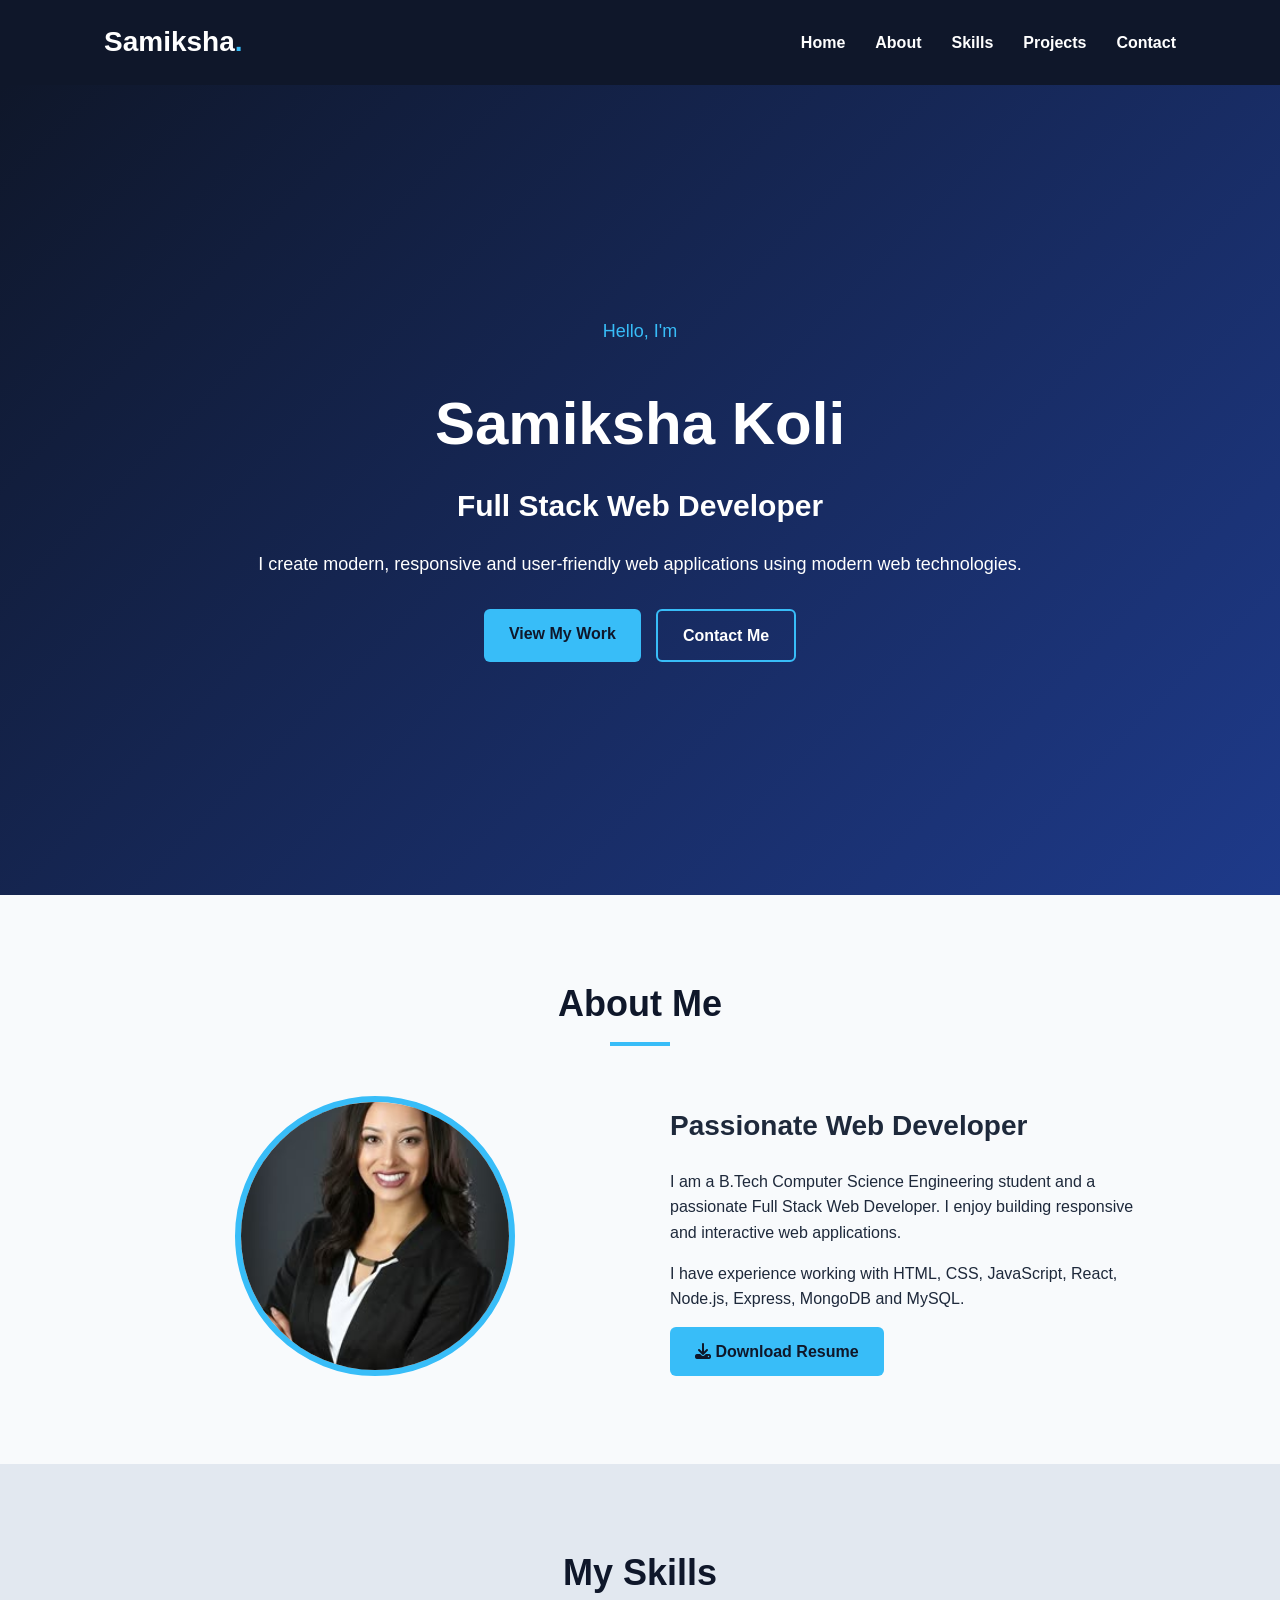
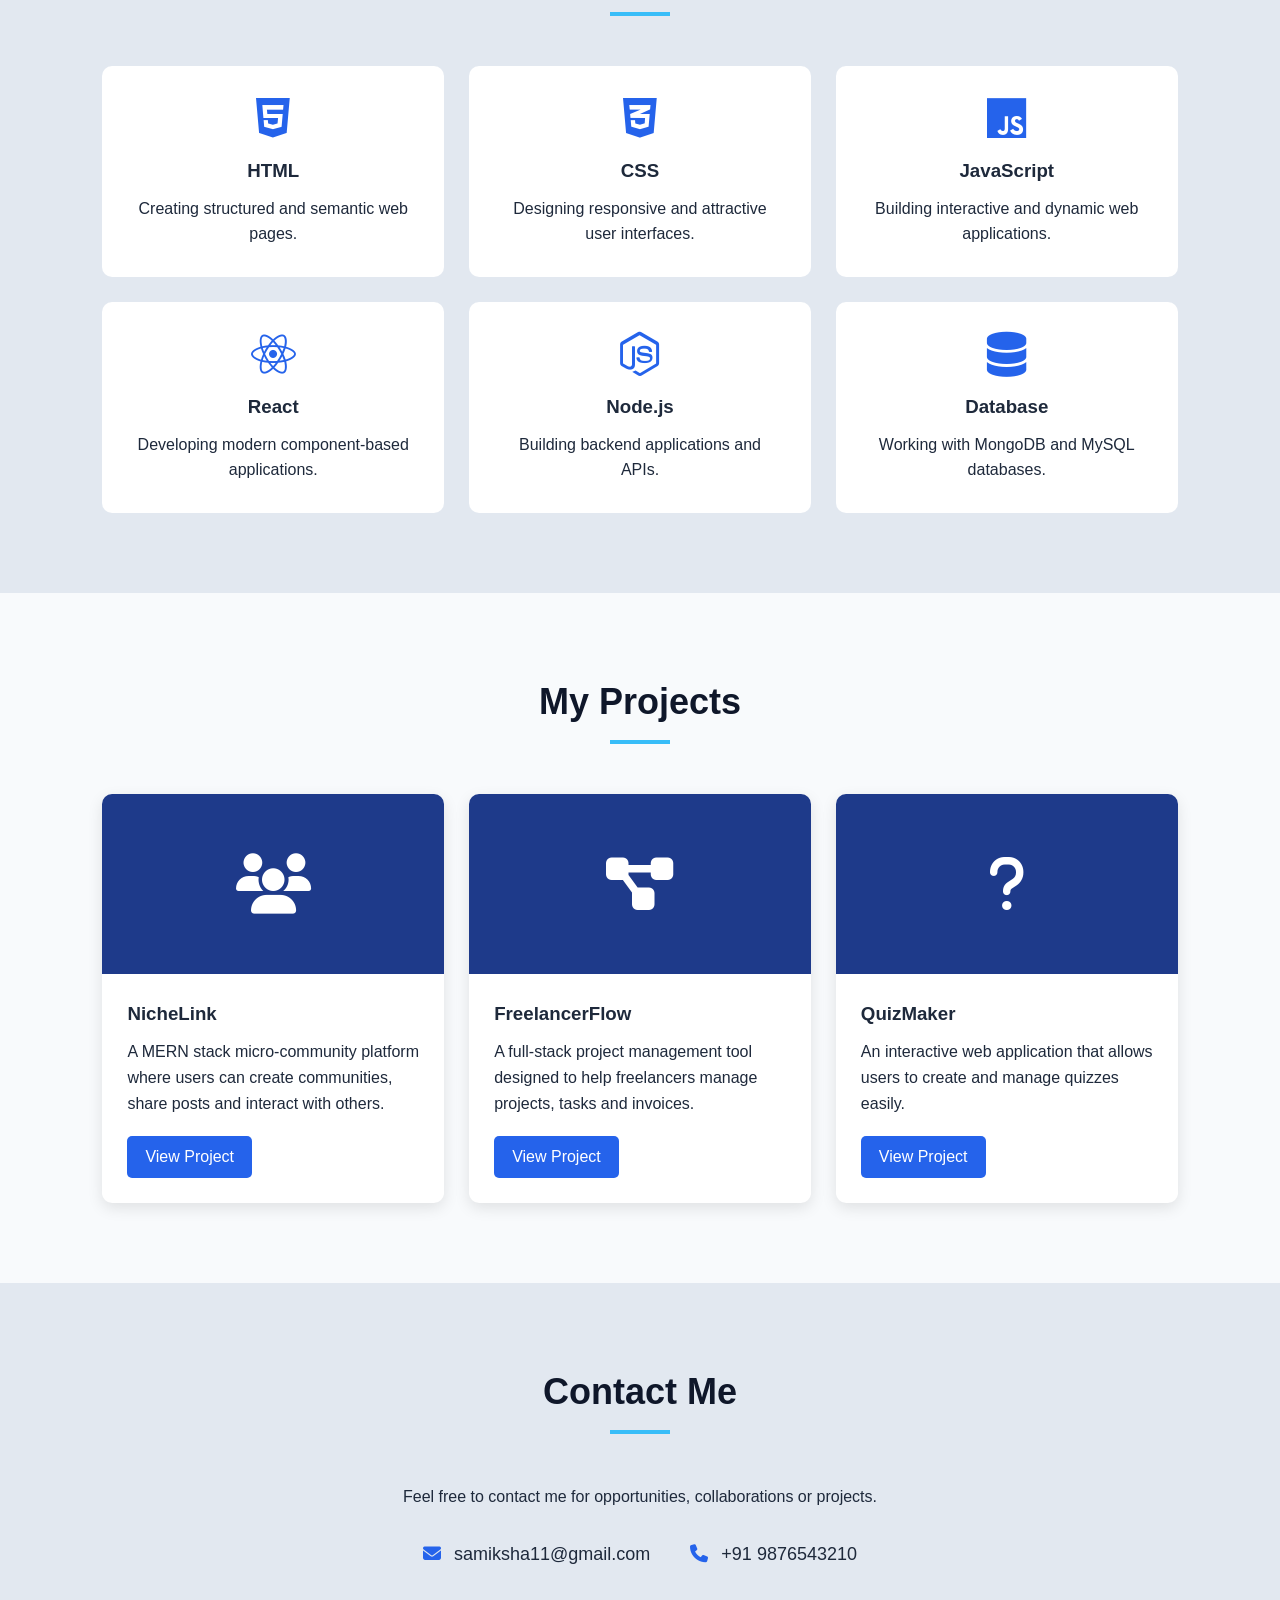
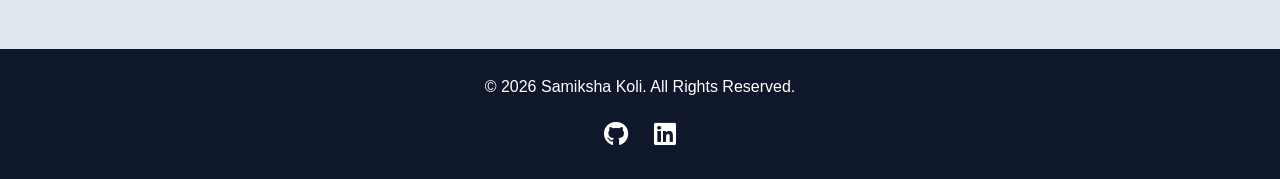
==== index.html @ 1b4f6661 "Add files via upload" ====
<!DOCTYPE html>
<html lang="en">
<head>
    <meta charset="UTF-8">
    <meta name="viewport" content="width=device-width, initial-scale=1.0">

    <title>Samiksha Koli | Web Developer</title>

    <link rel="stylesheet" href="style.css">

    <link rel="stylesheet"
        href="https://cdnjs.cloudflare.com/ajax/libs/font-awesome/6.5.1/css/all.min.css">
</head>

<body>

    
    <header>
        <nav class="navbar">

            <h2 class="logo">Samiksha<span>.</span></h2>

            <ul class="nav-links">
                <li><a href="#home">Home</a></li>
                <li><a href="#about">About</a></li>
                <li><a href="#skills">Skills</a></li>
                <li><a href="#projects">Projects</a></li>
                <li><a href="#contact">Contact</a></li>
            </ul>

        </nav>
    </header>



    <section id="home" class="hero">

        <div class="hero-content">

            <p class="intro">Hello, I'm</p>

            <h1>Samiksha Koli</h1>

            <h2>Full Stack Web Developer</h2>

            <p>
                I create modern, responsive and user-friendly web applications
                using modern web technologies.
            </p>

            <div class="hero-buttons">
                <a href="#projects" class="btn">View My Work</a>

                <a href="#contact" class="btn secondary-btn">
                    Contact Me
                </a>
            </div>

        </div>

    </section>



    <section id="about" class="about section">

        <h2 class="section-title">About Me</h2>

        <div class="about-container">

            <div class="about-image">
                <img src="image.jpg" alt="Samiksha Koli">
            </div>

            <div class="about-text">

                <h3>Passionate Web Developer</h3>

                <p>
                    I am a B.Tech Computer Science Engineering student and a
                    passionate Full Stack Web Developer. I enjoy building
                    responsive and interactive web applications.
                </p>

                <p>
                    I have experience working with HTML, CSS, JavaScript,
                    React, Node.js, Express, MongoDB and MySQL.
                </p>

                <a href="resume.pdf"
                   download
                   class="btn">
                    <i class="fa-solid fa-download"></i>
                    Download Resume
                </a>

            </div>

        </div>

    </section>


   
    <section id="skills" class="skills section">

        <h2 class="section-title">My Skills</h2>

        <div class="skills-container">

            <div class="skill-card">
                <i class="fa-brands fa-html5"></i>
                <h3>HTML</h3>
                <p>Creating structured and semantic web pages.</p>
            </div>

            <div class="skill-card">
                <i class="fa-brands fa-css3-alt"></i>
                <h3>CSS</h3>
                <p>Designing responsive and attractive user interfaces.</p>
            </div>

            <div class="skill-card">
                <i class="fa-brands fa-js"></i>
                <h3>JavaScript</h3>
                <p>Building interactive and dynamic web applications.</p>
            </div>

            <div class="skill-card">
                <i class="fa-brands fa-react"></i>
                <h3>React</h3>
                <p>Developing modern component-based applications.</p>
            </div>

            <div class="skill-card">
                <i class="fa-brands fa-node-js"></i>
                <h3>Node.js</h3>
                <p>Building backend applications and APIs.</p>
            </div>

            <div class="skill-card">
                <i class="fa-solid fa-database"></i>
                <h3>Database</h3>
                <p>Working with MongoDB and MySQL databases.</p>
            </div>

        </div>

    </section>


    <section id="projects" class="projects section">

        <h2 class="section-title">My Projects</h2>

        <div class="projects-container">

            <div class="project-card">

                <div class="project-image">
                    <i class="fa-solid fa-users"></i>
                </div>

                <div class="project-content">

                    <h3>NicheLink</h3>

                    <p>
                        A MERN stack micro-community platform where users can
                        create communities, share posts and interact with others.
                    </p>

                    <a href="#" class="project-btn">
                        View Project
                    </a>

                </div>

            </div>


            <div class="project-card">

                <div class="project-image">
                    <i class="fa-solid fa-diagram-project"></i>
                </div>

                <div class="project-content">

                    <h3>FreelancerFlow</h3>

                    <p>
                        A full-stack project management tool designed to help
                        freelancers manage projects, tasks and invoices.
                    </p>

                    <a href="#" class="project-btn">
                        View Project
                    </a>

                </div>

            </div>


            <div class="project-card">

                <div class="project-image">
                    <i class="fa-solid fa-question"></i>
                </div>

                <div class="project-content">

                    <h3>QuizMaker</h3>

                    <p>
                        An interactive web application that allows users to
                        create and manage quizzes easily.
                    </p>

                    <a href="#" class="project-btn">
                        View Project
                    </a>

                </div>

            </div>

        </div>

    </section>


  
    <section id="contact" class="contact section">

        <h2 class="section-title">Contact Me</h2>

        <p class="contact-text">
            Feel free to contact me for opportunities, collaborations or projects.
        </p>

        <div class="contact-container">

            <a href="mailto:your-email@gmail.com">
                <i class="fa-solid fa-envelope"></i>
                samiksha11@gmail.com
            </a>

            <a href="tel:+919876543210">
                <i class="fa-solid fa-phone"></i>
                +91 9876543210
            </a>

        </div>

    </section>


  
    <footer>

        <p>
            © 2026 Samiksha Koli. All Rights Reserved.
        </p>

        <div class="social-links">

            <a href="#">
                <i class="fa-brands fa-github"></i>
            </a>

            <a href="#">
                <i class="fa-brands fa-linkedin"></i>
            </a>

        </div>

    </footer>


    <script src="script.js"></script>

</body>
</html>
---- style.css ----
* {
    margin: 0;
    padding: 0;
    box-sizing: border-box;
    scroll-behavior: smooth;
}

body {
    font-family: Arial, sans-serif;
    line-height: 1.6;
    color: #1e293b;
    background: #f8fafc;
}

a {
    text-decoration: none;
}

ul {
    list-style: none;
}




header {
    background: #0f172a;
    position: sticky;
    top: 0;
    z-index: 1000;
}

.navbar {
    max-width: 1200px;
    margin: auto;
    padding: 20px 5%;
    display: flex;
    justify-content: space-between;
    align-items: center;
}

.logo {
    color: white;
    font-size: 28px;
}

.logo span {
    color: #38bdf8;
}

.nav-links {
    display: flex;
    gap: 30px;
}

.nav-links a {
    color: white;
    font-weight: bold;
    transition: 0.3s;
}

.nav-links a:hover {
    color: #38bdf8;
}



.hero {
    min-height: 90vh;
    display: flex;
    justify-content: center;
    align-items: center;
    text-align: center;
    padding: 80px 20px;
    background: linear-gradient(135deg, #0f172a, #1e3a8a);
    color: white;
}

.hero-content {
    max-width: 800px;
}

.intro {
    font-size: 22px;
    color: #38bdf8;
}

.hero h1 {
    font-size: 60px;
    margin: 10px 0;
}

.hero h2 {
    font-size: 30px;
    margin-bottom: 20px;
}

.hero p {
    font-size: 18px;
    margin-bottom: 30px;
}

.hero-buttons {
    display: flex;
    justify-content: center;
    gap: 15px;
}

.btn {
    display: inline-block;
    padding: 12px 25px;
    background: #38bdf8;
    color: #0f172a;
    border-radius: 6px;
    font-weight: bold;
    transition: 0.3s;
}

.btn:hover {
    transform: translateY(-3px);
    background: white;
}

.secondary-btn {
    background: transparent;
    color: white;
    border: 2px solid #38bdf8;
}




.section {
    padding: 80px 8%;
}

.section-title {
    text-align: center;
    font-size: 36px;
    margin-bottom: 50px;
    color: #0f172a;
}

.section-title::after {
    content: "";
    display: block;
    width: 60px;
    height: 4px;
    background: #38bdf8;
    margin: 10px auto;
}



.about-container {
    max-width: 1000px;
    margin: auto;
    display: flex;
    align-items: center;
    gap: 60px;
}

.about-image {
    flex: 1;
    text-align: center;
}

.about-image img {
    width: 280px;
    height: 280px;
    object-fit: cover;
    border-radius: 50%;
    border: 6px solid #38bdf8;
}

.about-text {
    flex: 1;
}

.about-text h3 {
    font-size: 28px;
    margin-bottom: 20px;
}

.about-text p {
    margin-bottom: 15px;
}


.skills {
    background: #e2e8f0;
}

.skills-container {
    max-width: 1100px;
    margin: auto;
    display: grid;
    grid-template-columns: repeat(3, 1fr);
    gap: 25px;
}

.skill-card {
    background: white;
    padding: 30px;
    text-align: center;
    border-radius: 10px;
    transition: 0.3s;
}

.skill-card:hover {
    transform: translateY(-8px);
}

.skill-card i {
    font-size: 45px;
    color: #2563eb;
    margin-bottom: 15px;
}

.skill-card h3 {
    margin-bottom: 10px;
}




.projects-container {
    max-width: 1100px;
    margin: auto;
    display: grid;
    grid-template-columns: repeat(3, 1fr);
    gap: 25px;
}

.project-card {
    background: white;
    border-radius: 10px;
    overflow: hidden;
    box-shadow: 0 5px 15px rgba(0, 0, 0, 0.1);
    transition: 0.3s;
}

.project-card:hover {
    transform: translateY(-8px);
}

.project-image {
    height: 180px;
    background: #1e3a8a;
    color: white;
    display: flex;
    justify-content: center;
    align-items: center;
}

.project-image i {
    font-size: 60px;
}

.project-content {
    padding: 25px;
}

.project-content h3 {
    margin-bottom: 10px;
}

.project-content p {
    margin-bottom: 20px;
}

.project-btn {
    display: inline-block;
    padding: 8px 18px;
    background: #2563eb;
    color: white;
    border-radius: 5px;
}


.contact {
    background: #e2e8f0;
    text-align: center;
}

.contact-text {
    margin-bottom: 30px;
}

.contact-container {
    display: flex;
    justify-content: center;
    gap: 40px;
    flex-wrap: wrap;
}

.contact-container a {
    color: #1e293b;
    font-size: 18px;
}

.contact-container i {
    color: #2563eb;
    margin-right: 8px;
}



footer {
    background: #0f172a;
    color: white;
    text-align: center;
    padding: 25px;
}

.social-links {
    margin-top: 15px;
}

.social-links a {
    color: white;
    font-size: 25px;
    margin: 0 10px;
}

.social-links a:hover {
    color: #38bdf8;
}




@media (max-width: 768px) {

    .navbar {
        flex-direction: column;
        gap: 15px;
    }

    .nav-links {
        gap: 15px;
        flex-wrap: wrap;
        justify-content: center;
    }

    .hero h1 {
        font-size: 42px;
    }

    .hero h2 {
        font-size: 24px;
    }

    .about-container {
        flex-direction: column;
        text-align: center;
    }

    .skills-container {
        grid-template-columns: 1fr;
    }

    .projects-container {
        grid-template-columns: 1fr;
    }

    .hero-buttons {
        flex-direction: column;
        align-items: center;
    }

}
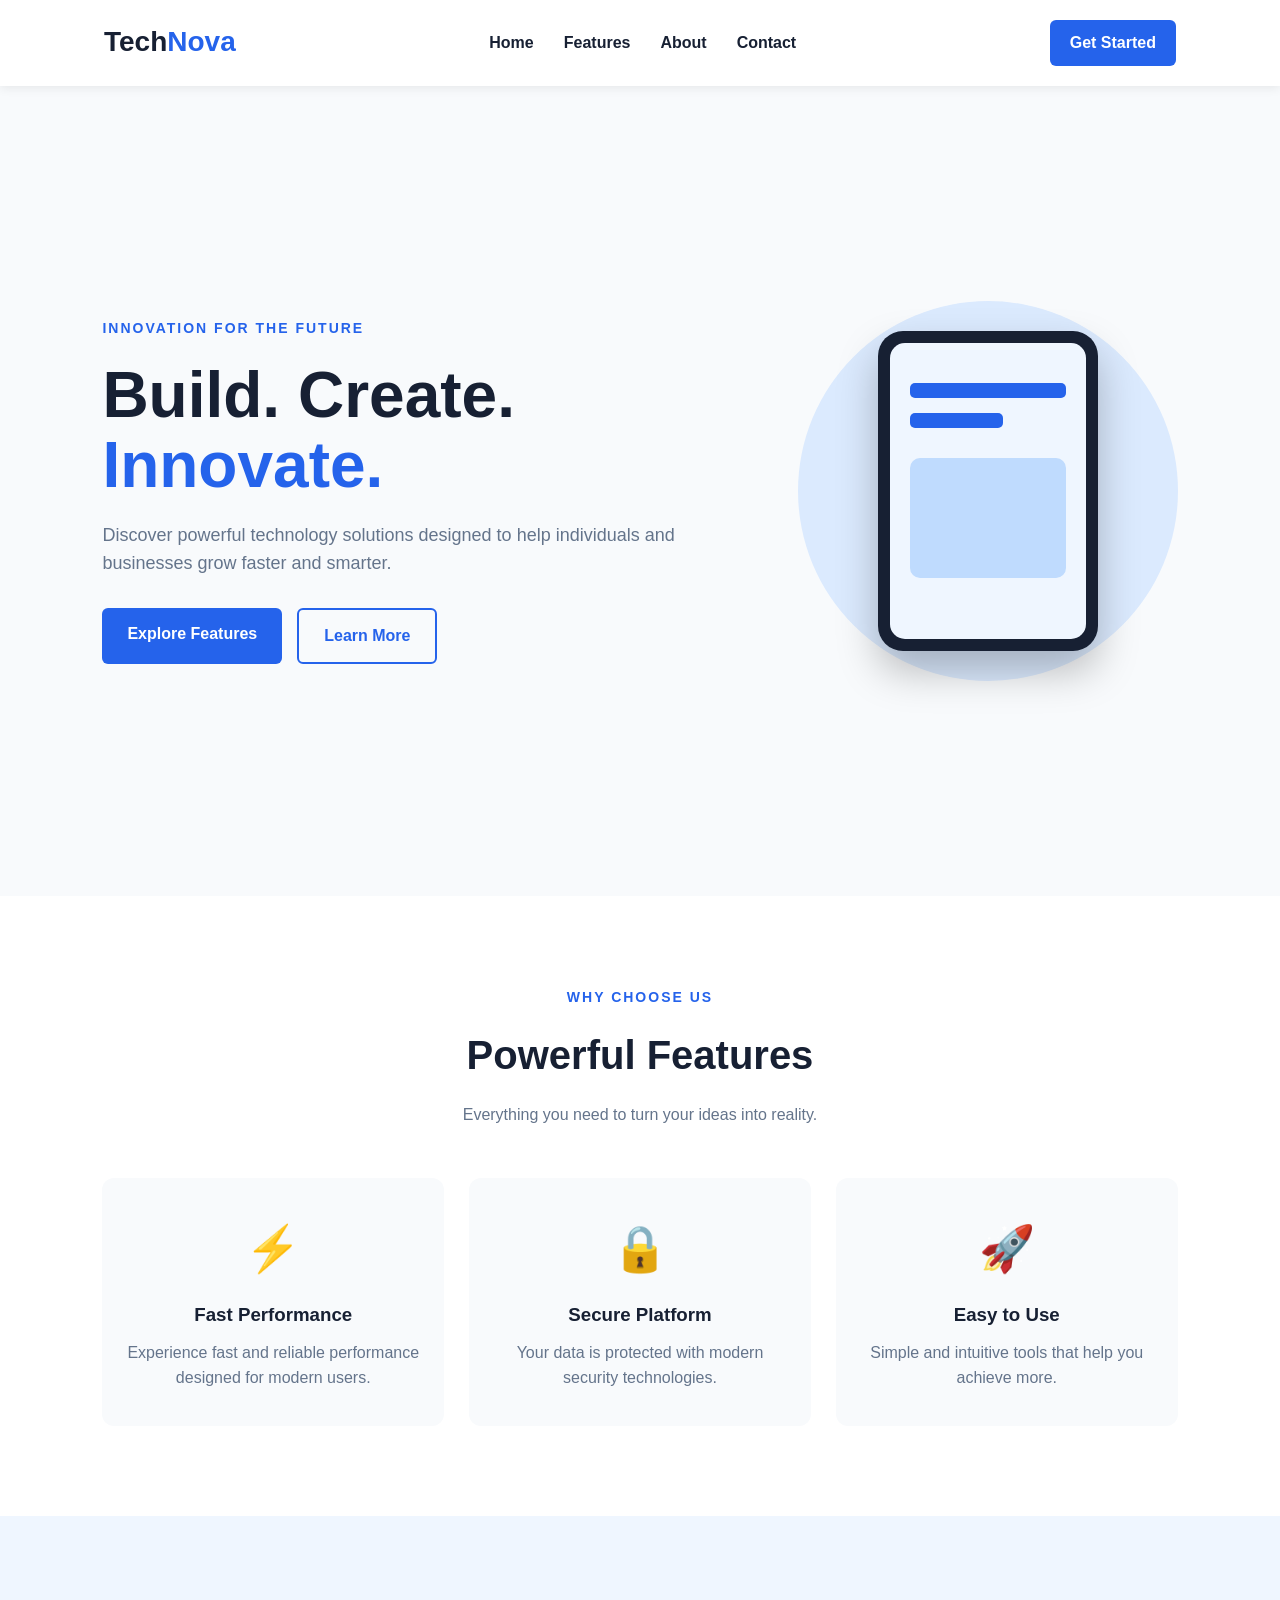
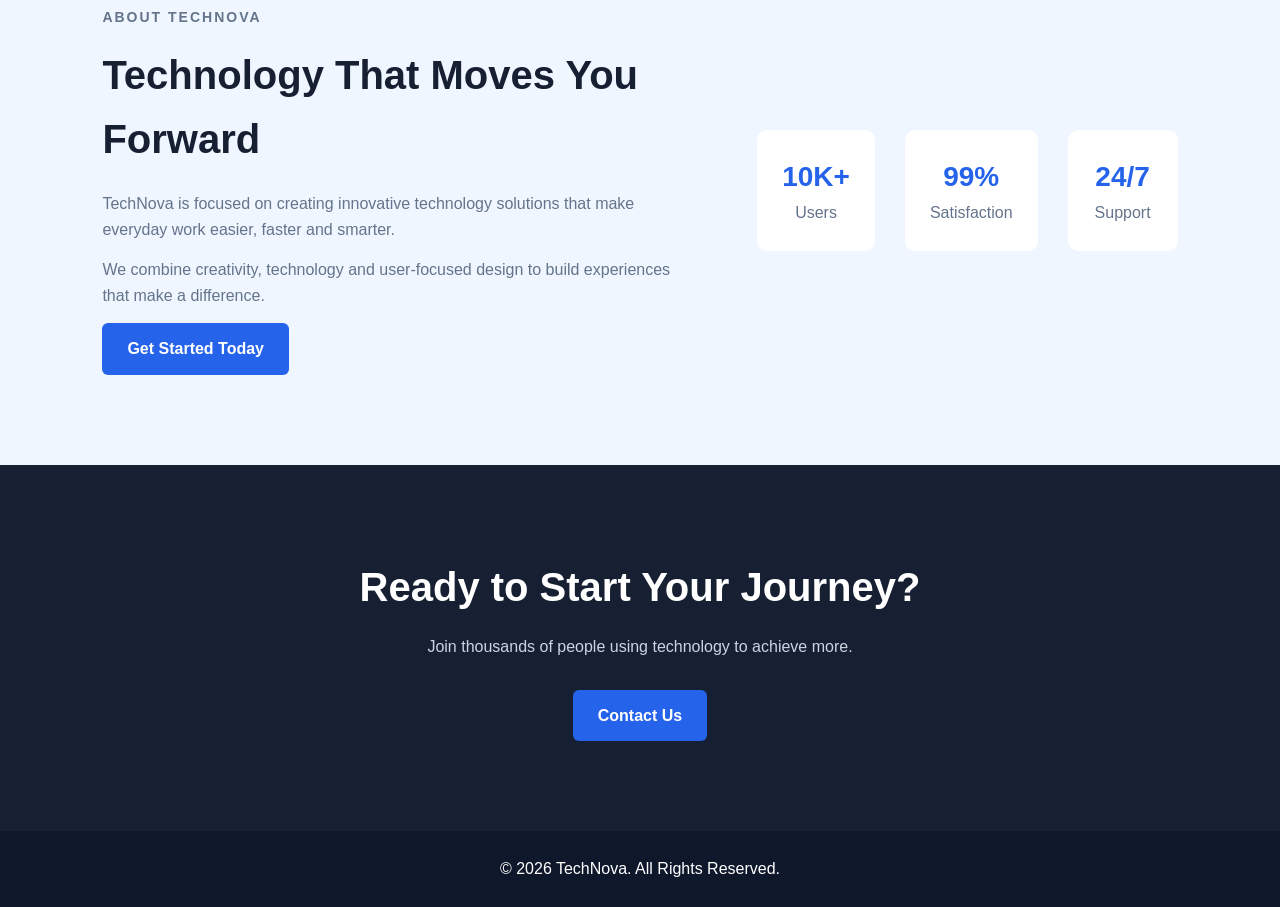
==== commit 184987ba: "Add files via upload" ====
--- a/index.html
+++ b/index.html
@@ -4,282 +4,212 @@
     <meta charset="UTF-8">
     <meta name="viewport" content="width=device-width, initial-scale=1.0">
 
-    <title>Samiksha Koli | Web Developer</title>
+    <title>TechNova | Smart Technology</title>
 
     <link rel="stylesheet" href="style.css">
-
-    <link rel="stylesheet"
-        href="https://cdnjs.cloudflare.com/ajax/libs/font-awesome/6.5.1/css/all.min.css">
 </head>
 
 <body>
 
-    
+    <!-- Navigation -->
     <header>
         <nav class="navbar">
 
-            <h2 class="logo">Samiksha<span>.</span></h2>
+            <h2 class="logo">Tech<span>Nova</span></h2>
 
             <ul class="nav-links">
                 <li><a href="#home">Home</a></li>
+                <li><a href="#features">Features</a></li>
                 <li><a href="#about">About</a></li>
-                <li><a href="#skills">Skills</a></li>
-                <li><a href="#projects">Projects</a></li>
                 <li><a href="#contact">Contact</a></li>
             </ul>
 
+            <a href="#contact" class="nav-btn">Get Started</a>
+
         </nav>
     </header>
 
 
-
+    <!-- Hero Section -->
     <section id="home" class="hero">
 
         <div class="hero-content">
 
-            <p class="intro">Hello, I'm</p>
-
-            <h1>Samiksha Koli</h1>
-
-            <h2>Full Stack Web Developer</h2>
+            <p class="tagline">INNOVATION FOR THE FUTURE</p>
+
+            <h1>Build. Create.<br><span>Innovate.</span></h1>
+
+            <p class="hero-description">
+                Discover powerful technology solutions designed to help
+                individuals and businesses grow faster and smarter.
+            </p>
+
+            <div class="hero-buttons">
+
+                <a href="#features" class="btn">
+                    Explore Features
+                </a>
+
+                <a href="#about" class="btn outline-btn">
+                    Learn More
+                </a>
+
+            </div>
+
+        </div>
+
+
+        <div class="hero-visual">
+
+            <div class="circle">
+
+                <div class="device">
+                    <div class="device-screen">
+                        <div class="screen-line"></div>
+                        <div class="screen-line short"></div>
+                        <div class="screen-box"></div>
+                    </div>
+                </div>
+
+            </div>
+
+        </div>
+
+    </section>
+
+
+    <!-- Features Section -->
+    <section id="features" class="features section">
+
+        <p class="section-label">WHY CHOOSE US</p>
+
+        <h2>Powerful Features</h2>
+
+        <p class="section-description">
+            Everything you need to turn your ideas into reality.
+        </p>
+
+
+        <div class="features-container">
+
+            <div class="feature-card">
+
+                <div class="feature-icon">⚡</div>
+
+                <h3>Fast Performance</h3>
+
+                <p>
+                    Experience fast and reliable performance
+                    designed for modern users.
+                </p>
+
+            </div>
+
+
+            <div class="feature-card">
+
+                <div class="feature-icon">🔒</div>
+
+                <h3>Secure Platform</h3>
+
+                <p>
+                    Your data is protected with modern
+                    security technologies.
+                </p>
+
+            </div>
+
+
+            <div class="feature-card">
+
+                <div class="feature-icon">🚀</div>
+
+                <h3>Easy to Use</h3>
+
+                <p>
+                    Simple and intuitive tools that help
+                    you achieve more.
+                </p>
+
+            </div>
+
+        </div>
+
+    </section>
+
+
+    <!-- About Section -->
+    <section id="about" class="about section">
+
+        <div class="about-content">
+
+            <p class="section-label">ABOUT TECHNOVA</p>
+
+            <h2>Technology That Moves You Forward</h2>
 
             <p>
-                I create modern, responsive and user-friendly web applications
-                using modern web technologies.
+                TechNova is focused on creating innovative technology
+                solutions that make everyday work easier, faster and smarter.
             </p>
 
-            <div class="hero-buttons">
-                <a href="#projects" class="btn">View My Work</a>
-
-                <a href="#contact" class="btn secondary-btn">
-                    Contact Me
-                </a>
-            </div>
-
-        </div>
-
-    </section>
-
-
-
-    <section id="about" class="about section">
-
-        <h2 class="section-title">About Me</h2>
-
-        <div class="about-container">
-
-            <div class="about-image">
-                <img src="image.jpg" alt="Samiksha Koli">
-            </div>
-
-            <div class="about-text">
-
-                <h3>Passionate Web Developer</h3>
-
-                <p>
-                    I am a B.Tech Computer Science Engineering student and a
-                    passionate Full Stack Web Developer. I enjoy building
-                    responsive and interactive web applications.
-                </p>
-
-                <p>
-                    I have experience working with HTML, CSS, JavaScript,
-                    React, Node.js, Express, MongoDB and MySQL.
-                </p>
-
-                <a href="resume.pdf"
-                   download
-                   class="btn">
-                    <i class="fa-solid fa-download"></i>
-                    Download Resume
-                </a>
-
-            </div>
-
-        </div>
-
-    </section>
-
-
-   
-    <section id="skills" class="skills section">
-
-        <h2 class="section-title">My Skills</h2>
-
-        <div class="skills-container">
-
-            <div class="skill-card">
-                <i class="fa-brands fa-html5"></i>
-                <h3>HTML</h3>
-                <p>Creating structured and semantic web pages.</p>
-            </div>
-
-            <div class="skill-card">
-                <i class="fa-brands fa-css3-alt"></i>
-                <h3>CSS</h3>
-                <p>Designing responsive and attractive user interfaces.</p>
-            </div>
-
-            <div class="skill-card">
-                <i class="fa-brands fa-js"></i>
-                <h3>JavaScript</h3>
-                <p>Building interactive and dynamic web applications.</p>
-            </div>
-
-            <div class="skill-card">
-                <i class="fa-brands fa-react"></i>
-                <h3>React</h3>
-                <p>Developing modern component-based applications.</p>
-            </div>
-
-            <div class="skill-card">
-                <i class="fa-brands fa-node-js"></i>
-                <h3>Node.js</h3>
-                <p>Building backend applications and APIs.</p>
-            </div>
-
-            <div class="skill-card">
-                <i class="fa-solid fa-database"></i>
-                <h3>Database</h3>
-                <p>Working with MongoDB and MySQL databases.</p>
-            </div>
-
-        </div>
-
-    </section>
-
-
-    <section id="projects" class="projects section">
-
-        <h2 class="section-title">My Projects</h2>
-
-        <div class="projects-container">
-
-            <div class="project-card">
-
-                <div class="project-image">
-                    <i class="fa-solid fa-users"></i>
-                </div>
-
-                <div class="project-content">
-
-                    <h3>NicheLink</h3>
-
-                    <p>
-                        A MERN stack micro-community platform where users can
-                        create communities, share posts and interact with others.
-                    </p>
-
-                    <a href="#" class="project-btn">
-                        View Project
-                    </a>
-
-                </div>
-
-            </div>
-
-
-            <div class="project-card">
-
-                <div class="project-image">
-                    <i class="fa-solid fa-diagram-project"></i>
-                </div>
-
-                <div class="project-content">
-
-                    <h3>FreelancerFlow</h3>
-
-                    <p>
-                        A full-stack project management tool designed to help
-                        freelancers manage projects, tasks and invoices.
-                    </p>
-
-                    <a href="#" class="project-btn">
-                        View Project
-                    </a>
-
-                </div>
-
-            </div>
-
-
-            <div class="project-card">
-
-                <div class="project-image">
-                    <i class="fa-solid fa-question"></i>
-                </div>
-
-                <div class="project-content">
-
-                    <h3>QuizMaker</h3>
-
-                    <p>
-                        An interactive web application that allows users to
-                        create and manage quizzes easily.
-                    </p>
-
-                    <a href="#" class="project-btn">
-                        View Project
-                    </a>
-
-                </div>
-
-            </div>
-
-        </div>
-
-    </section>
-
-
-  
-    <section id="contact" class="contact section">
-
-        <h2 class="section-title">Contact Me</h2>
-
-        <p class="contact-text">
-            Feel free to contact me for opportunities, collaborations or projects.
+            <p>
+                We combine creativity, technology and user-focused design
+                to build experiences that make a difference.
+            </p>
+
+            <a href="#contact" class="btn">
+                Get Started Today
+            </a>
+
+        </div>
+
+
+        <div class="about-stats">
+
+            <div class="stat">
+                <h3>10K+</h3>
+                <p>Users</p>
+            </div>
+
+            <div class="stat">
+                <h3>99%</h3>
+                <p>Satisfaction</p>
+            </div>
+
+            <div class="stat">
+                <h3>24/7</h3>
+                <p>Support</p>
+            </div>
+
+        </div>
+
+    </section>
+
+
+    <!-- Call To Action -->
+    <section id="contact" class="cta">
+
+        <h2>Ready to Start Your Journey?</h2>
+
+        <p>
+            Join thousands of people using technology to achieve more.
         </p>
 
-        <div class="contact-container">
-
-            <a href="mailto:your-email@gmail.com">
-                <i class="fa-solid fa-envelope"></i>
-                samiksha11@gmail.com
-            </a>
-
-            <a href="tel:+919876543210">
-                <i class="fa-solid fa-phone"></i>
-                +91 9876543210
-            </a>
-
-        </div>
-
-    </section>
-
-
-  
+        <a href="mailto:contact@technova.com" class="btn">
+            Contact Us
+        </a>
+
+    </section>
+
+
+    <!-- Footer -->
     <footer>
 
         <p>
-            © 2026 Samiksha Koli. All Rights Reserved.
+            © 2026 TechNova. All Rights Reserved.
         </p>
 
-        <div class="social-links">
-
-            <a href="#">
-                <i class="fa-brands fa-github"></i>
-            </a>
-
-            <a href="#">
-                <i class="fa-brands fa-linkedin"></i>
-            </a>
-
-        </div>
-
     </footer>
-
-
-    <script src="script.js"></script>
 
 </body>
 </html>
--- a/style.css
+++ b/style.css
@@ -9,24 +9,20 @@
 
 body {
     font-family: Arial, sans-serif;
+    color: #172033;
+    background: #ffffff;
     line-height: 1.6;
-    color: #1e293b;
-    background: #f8fafc;
 }
 
 a {
     text-decoration: none;
 }
 
-ul {
-    list-style: none;
-}
-
-
 
 
 header {
-    background: #0f172a;
+    background: #ffffff;
+    box-shadow: 0 2px 10px rgba(0, 0, 0, 0.08);
     position: sticky;
     top: 0;
     z-index: 1000;
@@ -37,82 +33,92 @@
     margin: auto;
     padding: 20px 5%;
     display: flex;
+    align-items: center;
     justify-content: space-between;
-    align-items: center;
 }
 
 .logo {
-    color: white;
     font-size: 28px;
+    color: #172033;
 }
 
 .logo span {
-    color: #38bdf8;
+    color: #2563eb;
 }
 
 .nav-links {
     display: flex;
     gap: 30px;
+    list-style: none;
 }
 
 .nav-links a {
-    color: white;
+    color: #172033;
     font-weight: bold;
     transition: 0.3s;
 }
 
 .nav-links a:hover {
-    color: #38bdf8;
-}
-
+    color: #2563eb;
+}
+
+.nav-btn {
+    padding: 10px 20px;
+    background: #2563eb;
+    color: white;
+    border-radius: 6px;
+    font-weight: bold;
+}
 
 
 .hero {
     min-height: 90vh;
-    display: flex;
-    justify-content: center;
-    align-items: center;
-    text-align: center;
-    padding: 80px 20px;
-    background: linear-gradient(135deg, #0f172a, #1e3a8a);
-    color: white;
+    padding: 80px 8%;
+    display: flex;
+    align-items: center;
+    justify-content: space-between;
+    gap: 50px;
+    background: #f8fafc;
 }
 
 .hero-content {
-    max-width: 800px;
-}
-
-.intro {
-    font-size: 22px;
-    color: #38bdf8;
+    max-width: 600px;
+}
+
+.tagline,
+.section-label {
+    color: #2563eb;
+    font-weight: bold;
+    letter-spacing: 2px;
+    font-size: 14px;
 }
 
 .hero h1 {
-    font-size: 60px;
-    margin: 10px 0;
-}
-
-.hero h2 {
-    font-size: 30px;
-    margin-bottom: 20px;
-}
-
-.hero p {
+    font-size: 64px;
+    line-height: 1.1;
+    margin: 20px 0;
+}
+
+.hero h1 span {
+    color: #2563eb;
+}
+
+.hero-description {
     font-size: 18px;
     margin-bottom: 30px;
+    color: #64748b;
 }
 
 .hero-buttons {
     display: flex;
-    justify-content: center;
     gap: 15px;
 }
 
 .btn {
     display: inline-block;
-    padding: 12px 25px;
-    background: #38bdf8;
-    color: #0f172a;
+    padding: 13px 25px;
+    background: #2563eb;
+    color: white;
     border-radius: 6px;
     font-weight: bold;
     transition: 0.3s;
@@ -120,80 +126,84 @@
 
 .btn:hover {
     transform: translateY(-3px);
-    background: white;
-}
-
-.secondary-btn {
+}
+
+.outline-btn {
     background: transparent;
-    color: white;
-    border: 2px solid #38bdf8;
-}
-
-
+    color: #2563eb;
+    border: 2px solid #2563eb;
+}
+
+
+.hero-visual {
+    display: flex;
+    justify-content: center;
+    align-items: center;
+}
+
+.circle {
+    width: 380px;
+    height: 380px;
+    border-radius: 50%;
+    background: #dbeafe;
+    display: flex;
+    justify-content: center;
+    align-items: center;
+}
+
+.device {
+    width: 220px;
+    height: 320px;
+    background: #172033;
+    border-radius: 25px;
+    padding: 12px;
+    box-shadow: 0 20px 40px rgba(0, 0, 0, 0.25);
+}
+
+.device-screen {
+    width: 100%;
+    height: 100%;
+    background: #eff6ff;
+    border-radius: 15px;
+    padding: 40px 20px;
+}
+
+.screen-line {
+    height: 15px;
+    background: #2563eb;
+    border-radius: 5px;
+    margin-bottom: 15px;
+}
+
+.screen-line.short {
+    width: 60%;
+}
+
+.screen-box {
+    height: 120px;
+    background: #bfdbfe;
+    border-radius: 10px;
+    margin-top: 30px;
+}
 
 
 .section {
-    padding: 80px 8%;
-}
-
-.section-title {
+    padding: 90px 8%;
     text-align: center;
-    font-size: 36px;
+}
+
+.section h2 {
+    font-size: 40px;
+    margin: 15px 0;
+}
+
+.section-description {
+    color: #64748b;
     margin-bottom: 50px;
-    color: #0f172a;
-}
-
-.section-title::after {
-    content: "";
-    display: block;
-    width: 60px;
-    height: 4px;
-    background: #38bdf8;
-    margin: 10px auto;
-}
-
-
-
-.about-container {
-    max-width: 1000px;
-    margin: auto;
-    display: flex;
-    align-items: center;
-    gap: 60px;
-}
-
-.about-image {
-    flex: 1;
-    text-align: center;
-}
-
-.about-image img {
-    width: 280px;
-    height: 280px;
-    object-fit: cover;
-    border-radius: 50%;
-    border: 6px solid #38bdf8;
-}
-
-.about-text {
-    flex: 1;
-}
-
-.about-text h3 {
-    font-size: 28px;
-    margin-bottom: 20px;
-}
-
-.about-text p {
-    margin-bottom: 15px;
-}
-
-
-.skills {
-    background: #e2e8f0;
-}
-
-.skills-container {
+}
+
+
+.features-container {
     max-width: 1100px;
     margin: auto;
     display: grid;
@@ -201,135 +211,103 @@
     gap: 25px;
 }
 
-.skill-card {
+.feature-card {
+    padding: 35px 25px;
+    border-radius: 12px;
+    background: #f8fafc;
+    transition: 0.3s;
+}
+
+.feature-card:hover {
+    transform: translateY(-8px);
+    box-shadow: 0 10px 25px rgba(0, 0, 0, 0.1);
+}
+
+.feature-icon {
+    font-size: 45px;
+    margin-bottom: 15px;
+}
+
+.feature-card h3 {
+    margin-bottom: 10px;
+}
+
+.feature-card p {
+    color: #64748b;
+}
+
+
+
+
+.about {
+    display: flex;
+    justify-content: space-between;
+    align-items: center;
+    gap: 80px;
+    background: #eff6ff;
+    text-align: left;
+}
+
+.about-content {
+    max-width: 600px;
+}
+
+.about-content h2 {
+    margin: 15px 0 20px;
+}
+
+.about-content p {
+    color: #64748b;
+    margin-bottom: 15px;
+}
+
+.about-stats {
+    display: flex;
+    gap: 30px;
+    text-align: center;
+}
+
+.stat {
     background: white;
-    padding: 30px;
+    padding: 25px;
+    border-radius: 10px;
+    min-width: 110px;
+}
+
+.stat h3 {
+    color: #2563eb;
+    font-size: 28px;
+}
+
+.stat p {
+    color: #64748b;
+}
+
+
+.cta {
+    padding: 90px 20px;
     text-align: center;
-    border-radius: 10px;
-    transition: 0.3s;
-}
-
-.skill-card:hover {
-    transform: translateY(-8px);
-}
-
-.skill-card i {
-    font-size: 45px;
-    color: #2563eb;
+    background: #172033;
+    color: white;
+}
+
+.cta h2 {
+    font-size: 40px;
     margin-bottom: 15px;
 }
 
-.skill-card h3 {
-    margin-bottom: 10px;
-}
-
-
-
-
-.projects-container {
-    max-width: 1100px;
-    margin: auto;
-    display: grid;
-    grid-template-columns: repeat(3, 1fr);
-    gap: 25px;
-}
-
-.project-card {
-    background: white;
-    border-radius: 10px;
-    overflow: hidden;
-    box-shadow: 0 5px 15px rgba(0, 0, 0, 0.1);
-    transition: 0.3s;
-}
-
-.project-card:hover {
-    transform: translateY(-8px);
-}
-
-.project-image {
-    height: 180px;
-    background: #1e3a8a;
-    color: white;
-    display: flex;
-    justify-content: center;
-    align-items: center;
-}
-
-.project-image i {
-    font-size: 60px;
-}
-
-.project-content {
+.cta p {
+    margin-bottom: 30px;
+    color: #cbd5e1;
+}
+
+
+footer {
     padding: 25px;
-}
-
-.project-content h3 {
-    margin-bottom: 10px;
-}
-
-.project-content p {
-    margin-bottom: 20px;
-}
-
-.project-btn {
-    display: inline-block;
-    padding: 8px 18px;
-    background: #2563eb;
-    color: white;
-    border-radius: 5px;
-}
-
-
-.contact {
-    background: #e2e8f0;
     text-align: center;
-}
-
-.contact-text {
-    margin-bottom: 30px;
-}
-
-.contact-container {
-    display: flex;
-    justify-content: center;
-    gap: 40px;
-    flex-wrap: wrap;
-}
-
-.contact-container a {
-    color: #1e293b;
-    font-size: 18px;
-}
-
-.contact-container i {
-    color: #2563eb;
-    margin-right: 8px;
-}
-
-
-
-footer {
     background: #0f172a;
     color: white;
-    text-align: center;
-    padding: 25px;
-}
-
-.social-links {
-    margin-top: 15px;
-}
-
-.social-links a {
-    color: white;
-    font-size: 25px;
-    margin: 0 10px;
-}
-
-.social-links a:hover {
-    color: #38bdf8;
-}
-
-
+}
 
 
 @media (max-width: 768px) {
@@ -345,30 +323,49 @@
         justify-content: center;
     }
 
-    .hero h1 {
-        font-size: 42px;
-    }
-
-    .hero h2 {
-        font-size: 24px;
-    }
-
-    .about-container {
+    .nav-btn {
+        display: none;
+    }
+
+    .hero {
         flex-direction: column;
         text-align: center;
     }
 
-    .skills-container {
+    .hero h1 {
+        font-size: 45px;
+    }
+
+    .hero-buttons {
+        justify-content: center;
+        flex-wrap: wrap;
+    }
+
+    .circle {
+        width: 280px;
+        height: 280px;
+    }
+
+    .device {
+        transform: scale(0.75);
+    }
+
+    .features-container {
         grid-template-columns: 1fr;
     }
 
-    .projects-container {
-        grid-template-columns: 1fr;
-    }
-
-    .hero-buttons {
+    .about {
         flex-direction: column;
-        align-items: center;
+        text-align: center;
+    }
+
+    .about-stats {
+        flex-wrap: wrap;
+        justify-content: center;
+    }
+
+    .section h2 {
+        font-size: 32px;
     }
 
 }
